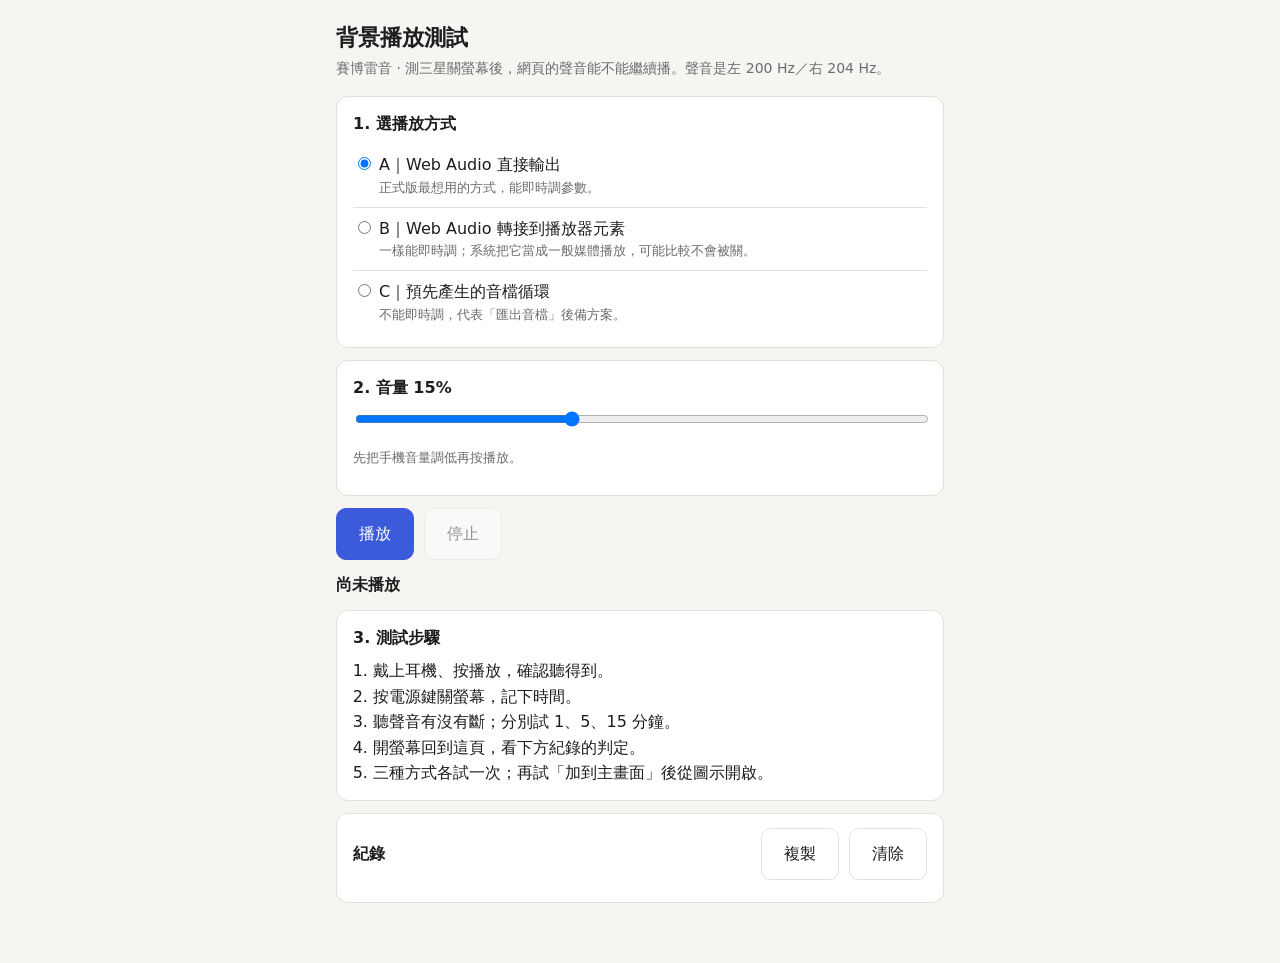
==== spike/bg-audio/index.html @ b6b4c64e "建立規格書與背景播放測試頁 - docs/SPEC.md：定案條件、物理邊界、控制設計、待查證事項 - spike/bg-audio：測三種播放方式在手機關螢幕後能否持續  Co-Authored-B" ====
<!doctype html>
<html lang="zh-Hant">
<head>
<meta charset="utf-8">
<meta name="viewport" content="width=device-width,initial-scale=1">
<meta name="theme-color" content="#16161a">
<link rel="manifest" href="manifest.webmanifest">
<link rel="icon" href="icon-192.png">
<title>背景播放測試</title>
<style>
:root{--bg:#f6f5f2;--panel:#fff;--ink:#1d1d1f;--mute:#6b6b70;--line:#e2e0da;--acc:#3b5bdb;--ok:#2b8a3e;--bad:#c92a2a}
@media (prefers-color-scheme:dark){:root{--bg:#16161a;--panel:#1f1f24;--ink:#ececf0;--mute:#9a9aa3;--line:#30303a;--acc:#8ea2ff;--ok:#69db7c;--bad:#ff8787}}
*{box-sizing:border-box}
body{margin:0;background:var(--bg);color:var(--ink);font:16px/1.6 system-ui,"Microsoft JhengHei","Noto Sans TC",sans-serif}
main{max-width:640px;margin:0 auto;padding:20px 16px 48px}
h1{font-size:22px;margin:0}
h2{font-size:16px;margin:0 0 8px}
.sub{color:var(--mute);margin:2px 0 16px;font-size:14px}
.card{background:var(--panel);border:1px solid var(--line);border-radius:12px;padding:14px 16px;margin-bottom:12px}
label.opt{display:block;padding:8px 0;border-top:1px solid var(--line)}
label.opt:first-of-type{border-top:0}
label.opt small{display:block;color:var(--mute);margin-left:26px;font-size:13px}
.row{display:flex;gap:10px;flex-wrap:wrap;align-items:center}
button{font:inherit;padding:12px 22px;border-radius:10px;border:1px solid var(--line);background:var(--panel);color:var(--ink);cursor:pointer}
button.primary{background:var(--acc);border-color:var(--acc);color:#fff}
button:disabled{opacity:.45}
input[type=range]{width:100%}
#status{font-weight:600;margin:12px 0}
ol.steps{margin:0;padding-left:20px}
#log{list-style:none;margin:8px 0 0;padding:0;font-size:14px}
#log li{padding:5px 0;border-top:1px solid var(--line)}
#log time{color:var(--mute);font-variant-numeric:tabular-nums;margin-right:6px}
#log .ok{color:var(--ok)} #log .bad{color:var(--bad)}
.small{font-size:13px;color:var(--mute)}
</style>
</head>
<body>
<main>
  <h1>背景播放測試</h1>
  <p class="sub">賽博雷音 · 測三星關螢幕後，網頁的聲音能不能繼續播。聲音是左 200 Hz／右 204 Hz。</p>

  <section class="card">
    <h2>1. 選播放方式</h2>
    <label class="opt"><input type="radio" name="m" value="direct" checked> A｜Web Audio 直接輸出
      <small>正式版最想用的方式，能即時調參數。</small></label>
    <label class="opt"><input type="radio" name="m" value="stream"> B｜Web Audio 轉接到播放器元素
      <small>一樣能即時調；系統把它當成一般媒體播放，可能比較不會被關。</small></label>
    <label class="opt"><input type="radio" name="m" value="file"> C｜預先產生的音檔循環
      <small>不能即時調，代表「匯出音檔」後備方案。</small></label>
  </section>

  <section class="card">
    <h2>2. 音量 <output id="volOut"></output></h2>
    <input type="range" id="vol" min="0" max="40" value="15">
    <p class="small">先把手機音量調低再按播放。</p>
  </section>

  <div class="row">
    <button id="play" class="primary">播放</button>
    <button id="stop" disabled>停止</button>
  </div>
  <p id="status">尚未播放</p>

  <section class="card">
    <h2>3. 測試步驟</h2>
    <ol class="steps">
      <li>戴上耳機、按播放，確認聽得到。</li>
      <li>按電源鍵關螢幕，記下時間。</li>
      <li>聽聲音有沒有斷；分別試 1、5、15 分鐘。</li>
      <li>開螢幕回到這頁，看下方紀錄的判定。</li>
      <li>三種方式各試一次；再試「加到主畫面」後從圖示開啟。</li>
    </ol>
  </section>

  <section class="card">
    <div class="row" style="justify-content:space-between">
      <h2 style="margin:0">紀錄</h2>
      <div class="row"><button id="copy">複製</button><button id="clear">清除</button></div>
    </div>
    <ul id="log"></ul>
  </section>
</main>

<script>
'use strict';
const $ = s => document.querySelector(s);
const LOGKEY = 'bgtest-log', AWAYKEY = 'bgtest-away';
const FL = 200, FR = 204;
const LABEL = { direct: 'A 直接輸出', stream: 'B 轉接播放器', file: 'C 音檔循環' };

/* ---------- 紀錄 ---------- */
let log = [];
try { log = JSON.parse(localStorage.getItem(LOGKEY) || '[]'); } catch (e) {}
const esc = s => String(s).replace(/[&<>]/g, c => ({ '&': '&amp;', '<': '&lt;', '>': '&gt;' }[c]));
function addLog(msg, cls) {
  log.push({ t: Date.now(), msg, cls: cls || '' });
  if (log.length > 400) log = log.slice(-400);
  try { localStorage.setItem(LOGKEY, JSON.stringify(log)); } catch (e) {}
  renderLog();
}
function renderLog() {
  $('#log').innerHTML = log.slice().reverse().map(e =>
    `<li class="${e.cls}"><time>${new Date(e.t).toLocaleTimeString('zh-TW', { hour12: false })}</time>${esc(e.msg)}</li>`).join('');
}
$('#clear').onclick = () => { log = []; try { localStorage.removeItem(LOGKEY); } catch (e) {} renderLog(); };
$('#copy').onclick = async () => {
  const text = log.map(e => new Date(e.t).toLocaleString('zh-TW', { hour12: false }) + '  ' + e.msg).join('\n');
  try { await navigator.clipboard.writeText(text); $('#status').textContent = '紀錄已複製'; }
  catch (e) { $('#status').textContent = '無法複製，請截圖'; }
};

/* ---------- 音量 ---------- */
const vol = () => $('#vol').value / 100;
function showVol() { $('#volOut').textContent = $('#vol').value + '%'; }
$('#vol').oninput = () => {
  showVol();
  if (master) master.gain.setTargetAtTime(vol(), ctx.currentTime, 0.05);
  if (fileEl) fileEl.volume = Math.min(1, vol());
};
showVol();

/* ---------- 播放 ---------- */
let ctx = null, master = null, oscs = [], streamEl = null, fileEl = null, fileUrl = null;
let method = null, playing = false;

function makeTones() {
  ctx = new AudioContext();
  ctx.onstatechange = e => {
    const s = e.target.state;
    if (s !== 'closed') addLog('音訊引擎狀態：' + s, s === 'running' ? '' : 'bad');
  };
  const merger = ctx.createChannelMerger(2);
  const oL = ctx.createOscillator(), oR = ctx.createOscillator();
  oL.frequency.value = FL; oR.frequency.value = FR;
  oL.connect(merger, 0, 0); oR.connect(merger, 0, 1);
  master = ctx.createGain(); master.gain.value = 0;
  merger.connect(master);
  oL.start(); oR.start();
  oscs = [oL, oR];
}

// 30 秒立體聲 WAV：200×30、204×30 都是整數週期，循環無接縫
function makeWav() {
  const sr = 44100, sec = 30, n = sr * sec;
  const buf = new ArrayBuffer(44 + n * 4), v = new DataView(buf);
  const str = (o, s) => { for (let i = 0; i < s.length; i++) v.setUint8(o + i, s.charCodeAt(i)); };
  str(0, 'RIFF'); v.setUint32(4, 36 + n * 4, true); str(8, 'WAVE');
  str(12, 'fmt '); v.setUint32(16, 16, true); v.setUint16(20, 1, true); v.setUint16(22, 2, true);
  v.setUint32(24, sr, true); v.setUint32(28, sr * 4, true); v.setUint16(32, 4, true); v.setUint16(34, 16, true);
  str(36, 'data'); v.setUint32(40, n * 4, true);
  const a = 0.8 * 32767, wL = 2 * Math.PI * FL / sr, wR = 2 * Math.PI * FR / sr;
  for (let i = 0, o = 44; i < n; i++, o += 4) {
    v.setInt16(o, Math.round(a * Math.sin(wL * i)), true);
    v.setInt16(o + 2, Math.round(a * Math.sin(wR * i)), true);
  }
  return new Blob([buf], { type: 'audio/wav' });
}

function watchEl(el, name) {
  ['pause', 'stalled', 'suspend', 'waiting', 'error'].forEach(ev =>
    el.addEventListener(ev, () => { if (playing) addLog(`${name} 事件：${ev}`, ev === 'suspend' ? '' : 'bad'); }));
}

function setMediaSession() {
  if (!('mediaSession' in navigator)) { addLog('此瀏覽器不支援 Media Session'); return; }
  try {
    const meta = { title: '背景播放測試', artist: '賽博雷音', album: LABEL[method] };
    try { meta.artwork = [{ src: new URL('icon-512.png', location.href).href, sizes: '512x512', type: 'image/png' }]; } catch (e) {}
    try { navigator.mediaSession.metadata = new MediaMetadata(meta); }
    catch (e) { delete meta.artwork; navigator.mediaSession.metadata = new MediaMetadata(meta); }
    navigator.mediaSession.setActionHandler('play', () => start());
    navigator.mediaSession.setActionHandler('pause', () => stop());
    navigator.mediaSession.setActionHandler('stop', () => stop());
    navigator.mediaSession.playbackState = 'playing';
  } catch (e) {
    addLog('鎖定畫面控制設定失敗（不影響播放）：' + e.message);
  }
}

async function start() {
  if (playing) return;
  method = document.querySelector('input[name=m]:checked').value;
  try {
    if (method === 'file') {
      if (!fileUrl) fileUrl = URL.createObjectURL(makeWav());
      fileEl = new Audio(fileUrl); fileEl.loop = true; fileEl.volume = Math.min(1, vol());
      fileLoops = 0; lastFileT = 0;
      fileEl.addEventListener('timeupdate', () => { if (method === 'file') audioClock(); });
      watchEl(fileEl, '音檔播放器');
      await fileEl.play();
    } else {
      makeTones();
      if (method === 'direct') {
        master.connect(ctx.destination);
      } else {
        const dest = ctx.createMediaStreamDestination();
        master.connect(dest);
        streamEl = new Audio(); streamEl.srcObject = dest.stream;
        watchEl(streamEl, '轉接播放器');
        await streamEl.play();
      }
      await ctx.resume();
      master.gain.setTargetAtTime(vol(), ctx.currentTime, 0.1);
    }
    playing = true;
    setMediaSession();
    addLog('開始播放：' + LABEL[method], 'ok');
    $('#status').textContent = '播放中：' + LABEL[method];
    $('#play').disabled = true; $('#stop').disabled = false;
    document.querySelectorAll('input[name=m]').forEach(r => r.disabled = true);
  } catch (e) {
    addLog('播放失敗：' + e.message, 'bad');
    teardown();
  }
}

function teardown() {
  if (fileEl) { fileEl.pause(); fileEl = null; }
  if (streamEl) { streamEl.pause(); streamEl.srcObject = null; streamEl = null; }
  if (ctx) { oscs.forEach(o => { try { o.stop(); } catch (e) {} }); ctx.close(); ctx = null; master = null; oscs = []; }
  playing = false;
  if ('mediaSession' in navigator) navigator.mediaSession.playbackState = 'none';
  $('#play').disabled = false; $('#stop').disabled = true;
  document.querySelectorAll('input[name=m]').forEach(r => r.disabled = false);
}

function stop() {
  if (!playing) return;
  addLog('停止播放');
  $('#status').textContent = '已停止';
  teardown();
  try { localStorage.removeItem(AWAYKEY); } catch (e) {}
}
$('#play').onclick = start;
$('#stop').onclick = stop;

/* ---------- 背景監測 ---------- */
// 音訊時鐘：A/B 用音訊引擎的時間；C 用播放器的累計時間（含循環次數）
let fileLoops = 0, lastFileT = 0;
function audioClock() {
  if (method === 'file' && fileEl) {
    const t = fileEl.currentTime;
    if (t + 1 < lastFileT) fileLoops++;
    lastFileT = t;
    return fileLoops * 30 + t;
  }
  return ctx ? ctx.currentTime : null;
}

let away = null, lastTick = Date.now(), maxGap = 0;
setInterval(() => {
  const now = Date.now();
  if (away) maxGap = Math.max(maxGap, now - lastTick);
  lastTick = now;
  if (playing) audioClock();
  if (away) { try { localStorage.setItem(AWAYKEY, JSON.stringify({ ...away, lastAlive: now })); } catch (e) {} }
}, 1000);

document.addEventListener('visibilitychange', () => {
  if (!playing) return;
  if (document.hidden) {
    away = { at: Date.now(), clock: audioClock(), method };
    maxGap = 0; lastTick = Date.now();
    try { localStorage.setItem(AWAYKEY, JSON.stringify({ ...away, lastAlive: away.at })); } catch (e) {}
    addLog('離開畫面（關螢幕或切到別的 App）');
  } else if (away) {
    const wall = (Date.now() - away.at) / 1000;
    const c = audioClock();
    const ran = c == null || away.clock == null ? null : c - away.clock;
    const gap = Math.round(maxGap / 1000);
    let verdict, cls;
    if (ran == null) { verdict = '無法判定，請以耳朵為準'; cls = ''; }
    else if (ran >= wall - 2) { verdict = '聲音全程在播'; cls = 'ok'; }
    else { verdict = `聲音大約在離開 ${Math.round(ran)} 秒後停了`; cls = 'bad'; }
    addLog(`回到畫面：離開 ${Math.round(wall)} 秒，音訊前進 ${ran == null ? '?' : Math.round(ran)} 秒 → ${verdict}；程式最長停頓 ${gap} 秒`, cls);
    away = null;
    try { localStorage.removeItem(AWAYKEY); } catch (e) {}
  }
});

// 頁面被系統關掉後重新載入：從上次留下的標記推算
(function checkKilled() {
  let a = null;
  try { a = JSON.parse(localStorage.getItem(AWAYKEY) || 'null'); } catch (e) {}
  if (!a) return;
  const alive = Math.round((a.lastAlive - a.at) / 1000);
  addLog(`上次（${LABEL[a.method] || '?'}）離開畫面後，頁面被系統關掉並重新載入；離開後至少還活了 ${alive} 秒`, 'bad');
  try { localStorage.removeItem(AWAYKEY); } catch (e) {}
})();

renderLog();
</script>
</body>
</html>
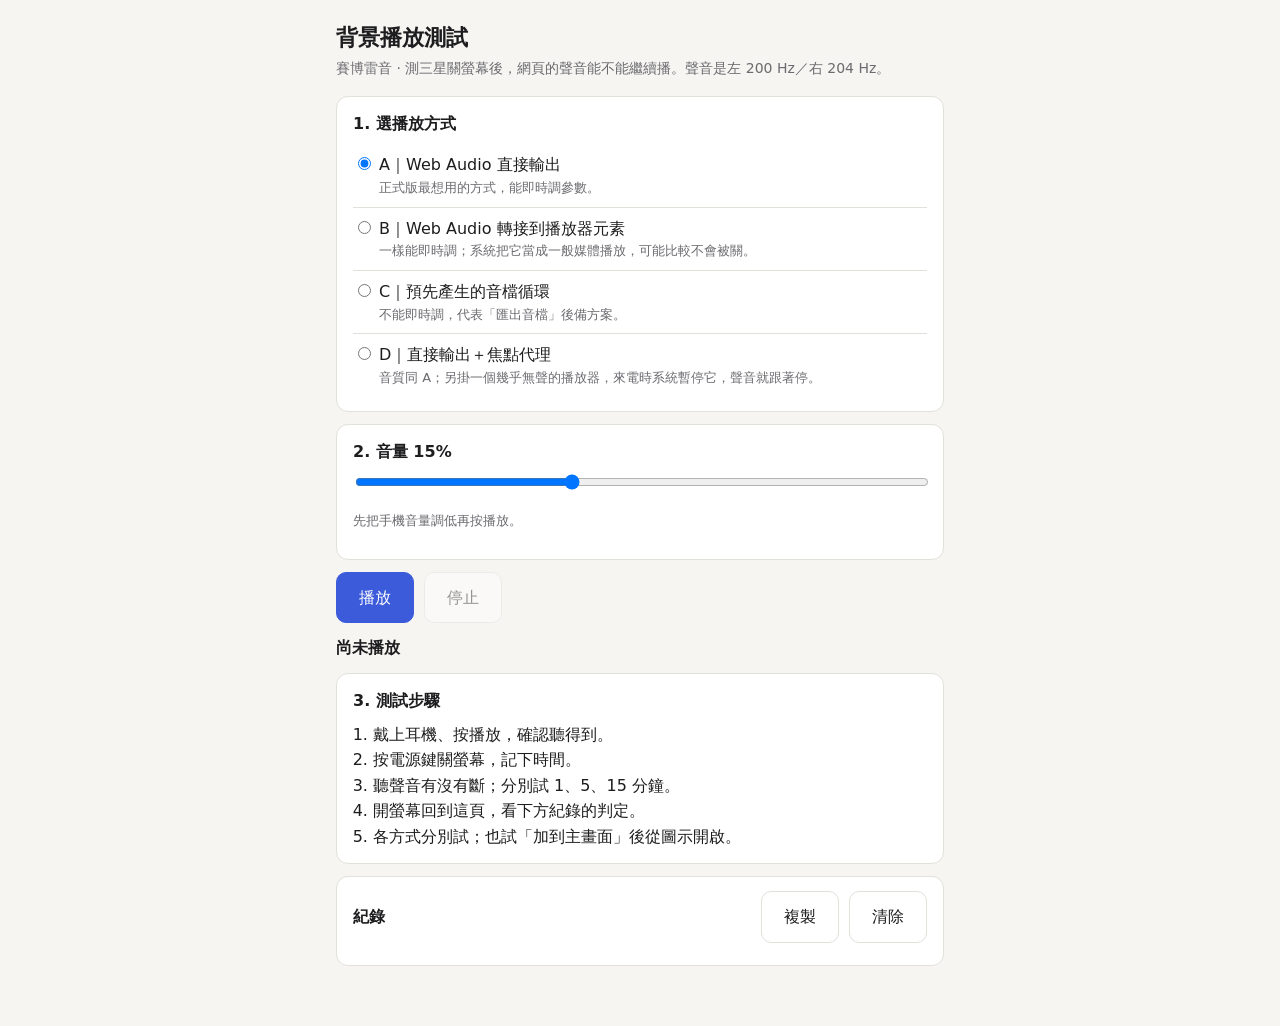
==== commit f9b47033: "測試頁加入方式 D（直接輸出＋焦點代理） - B 在 S26 Ultra 上有雜音斷音，淘汰 - D：Web Audio 直接輸出，另掛近乎無聲的播放器元素取得音訊焦點；   被系統暫停（來電）時一併" ====
--- a/spike/bg-audio/index.html
+++ b/spike/bg-audio/index.html
@@ -47,6 +47,8 @@
       <small>一樣能即時調；系統把它當成一般媒體播放，可能比較不會被關。</small></label>
     <label class="opt"><input type="radio" name="m" value="file"> C｜預先產生的音檔循環
       <small>不能即時調，代表「匯出音檔」後備方案。</small></label>
+    <label class="opt"><input type="radio" name="m" value="hybrid"> D｜直接輸出＋焦點代理
+      <small>音質同 A；另掛一個幾乎無聲的播放器，來電時系統暫停它，聲音就跟著停。</small></label>
   </section>
 
   <section class="card">
@@ -68,7 +70,7 @@
       <li>按電源鍵關螢幕，記下時間。</li>
       <li>聽聲音有沒有斷；分別試 1、5、15 分鐘。</li>
       <li>開螢幕回到這頁，看下方紀錄的判定。</li>
-      <li>三種方式各試一次；再試「加到主畫面」後從圖示開啟。</li>
+      <li>各方式分別試；也試「加到主畫面」後從圖示開啟。</li>
     </ol>
   </section>
 
@@ -86,7 +88,7 @@
 const $ = s => document.querySelector(s);
 const LOGKEY = 'bgtest-log', AWAYKEY = 'bgtest-away';
 const FL = 200, FR = 204;
-const LABEL = { direct: 'A 直接輸出', stream: 'B 轉接播放器', file: 'C 音檔循環' };
+const LABEL = { direct: 'A 直接輸出', stream: 'B 轉接播放器', file: 'C 音檔循環', hybrid: 'D 直接輸出＋焦點代理' };
 
 /* ---------- 紀錄 ---------- */
 let log = [];
@@ -121,6 +123,7 @@
 
 /* ---------- 播放 ---------- */
 let ctx = null, master = null, oscs = [], streamEl = null, fileEl = null, fileUrl = null;
+let keepEl = null, quietUrl = null;
 let method = null, playing = false;
 
 function makeTones() {
@@ -139,21 +142,28 @@
   oscs = [oL, oR];
 }
 
-// 30 秒立體聲 WAV：200×30、204×30 都是整數週期，循環無接縫
-function makeWav() {
-  const sr = 44100, sec = 30, n = sr * sec;
+// 立體聲 16-bit WAV；sample(i) 回傳 [左, 右]（整數）
+function wavBlob(sr, n, sample) {
   const buf = new ArrayBuffer(44 + n * 4), v = new DataView(buf);
   const str = (o, s) => { for (let i = 0; i < s.length; i++) v.setUint8(o + i, s.charCodeAt(i)); };
   str(0, 'RIFF'); v.setUint32(4, 36 + n * 4, true); str(8, 'WAVE');
   str(12, 'fmt '); v.setUint32(16, 16, true); v.setUint16(20, 1, true); v.setUint16(22, 2, true);
   v.setUint32(24, sr, true); v.setUint32(28, sr * 4, true); v.setUint16(32, 4, true); v.setUint16(34, 16, true);
   str(36, 'data'); v.setUint32(40, n * 4, true);
-  const a = 0.8 * 32767, wL = 2 * Math.PI * FL / sr, wR = 2 * Math.PI * FR / sr;
   for (let i = 0, o = 44; i < n; i++, o += 4) {
-    v.setInt16(o, Math.round(a * Math.sin(wL * i)), true);
-    v.setInt16(o + 2, Math.round(a * Math.sin(wR * i)), true);
+    const [l, r] = sample(i);
+    v.setInt16(o, l, true); v.setInt16(o + 2, r, true);
   }
   return new Blob([buf], { type: 'audio/wav' });
+}
+// 30 秒：200×30、204×30 都是整數週期，循環無接縫
+function makeWav() {
+  const sr = 44100, a = 0.8 * 32767, wL = 2 * Math.PI * FL / sr, wR = 2 * Math.PI * FR / sr;
+  return wavBlob(sr, sr * 30, i => [Math.round(a * Math.sin(wL * i)), Math.round(a * Math.sin(wR * i))]);
+}
+// 焦點代理用：1 秒、振幅只有 ±1（約 -90 dB），聽不見但系統視為有聲音
+function makeQuietWav() {
+  return wavBlob(44100, 44100, i => (i & 1 ? [1, 1] : [-1, -1]));
 }
 
 function watchEl(el, name) {
@@ -168,8 +178,13 @@
     try { meta.artwork = [{ src: new URL('icon-512.png', location.href).href, sizes: '512x512', type: 'image/png' }]; } catch (e) {}
     try { navigator.mediaSession.metadata = new MediaMetadata(meta); }
     catch (e) { delete meta.artwork; navigator.mediaSession.metadata = new MediaMetadata(meta); }
-    navigator.mediaSession.setActionHandler('play', () => start());
-    navigator.mediaSession.setActionHandler('pause', () => stop());
+    if (method === 'hybrid') {
+      navigator.mediaSession.setActionHandler('play', () => { if (keepEl) keepEl.play(); });
+      navigator.mediaSession.setActionHandler('pause', () => { if (keepEl) keepEl.pause(); });
+    } else {
+      navigator.mediaSession.setActionHandler('play', () => start());
+      navigator.mediaSession.setActionHandler('pause', () => stop());
+    }
     navigator.mediaSession.setActionHandler('stop', () => stop());
     navigator.mediaSession.playbackState = 'playing';
   } catch (e) {
@@ -192,6 +207,25 @@
       makeTones();
       if (method === 'direct') {
         master.connect(ctx.destination);
+      } else if (method === 'hybrid') {
+        master.connect(ctx.destination);
+        if (!quietUrl) quietUrl = URL.createObjectURL(makeQuietWav());
+        keepEl = new Audio(quietUrl); keepEl.loop = true;
+        keepEl.addEventListener('pause', () => {
+          if (!playing || !ctx) return;
+          ctx.suspend();
+          if ('mediaSession' in navigator) navigator.mediaSession.playbackState = 'paused';
+          addLog('焦點代理被暫停（來電或通知列）→ 聲音停止', 'bad');
+          $('#status').textContent = '已暫停（焦點代理）';
+        });
+        keepEl.addEventListener('play', () => {
+          if (!playing || !ctx) return;
+          ctx.resume();
+          if ('mediaSession' in navigator) navigator.mediaSession.playbackState = 'playing';
+          addLog('焦點代理恢復 → 聲音恢復', 'ok');
+          $('#status').textContent = '播放中：' + LABEL[method];
+        });
+        await keepEl.play();
       } else {
         const dest = ctx.createMediaStreamDestination();
         master.connect(dest);
@@ -215,6 +249,8 @@
 }
 
 function teardown() {
+  playing = false;
+  if (keepEl) { keepEl.pause(); keepEl = null; }
   if (fileEl) { fileEl.pause(); fileEl = null; }
   if (streamEl) { streamEl.pause(); streamEl.srcObject = null; streamEl = null; }
   if (ctx) { oscs.forEach(o => { try { o.stop(); } catch (e) {} }); ctx.close(); ctx = null; master = null; oscs = []; }
